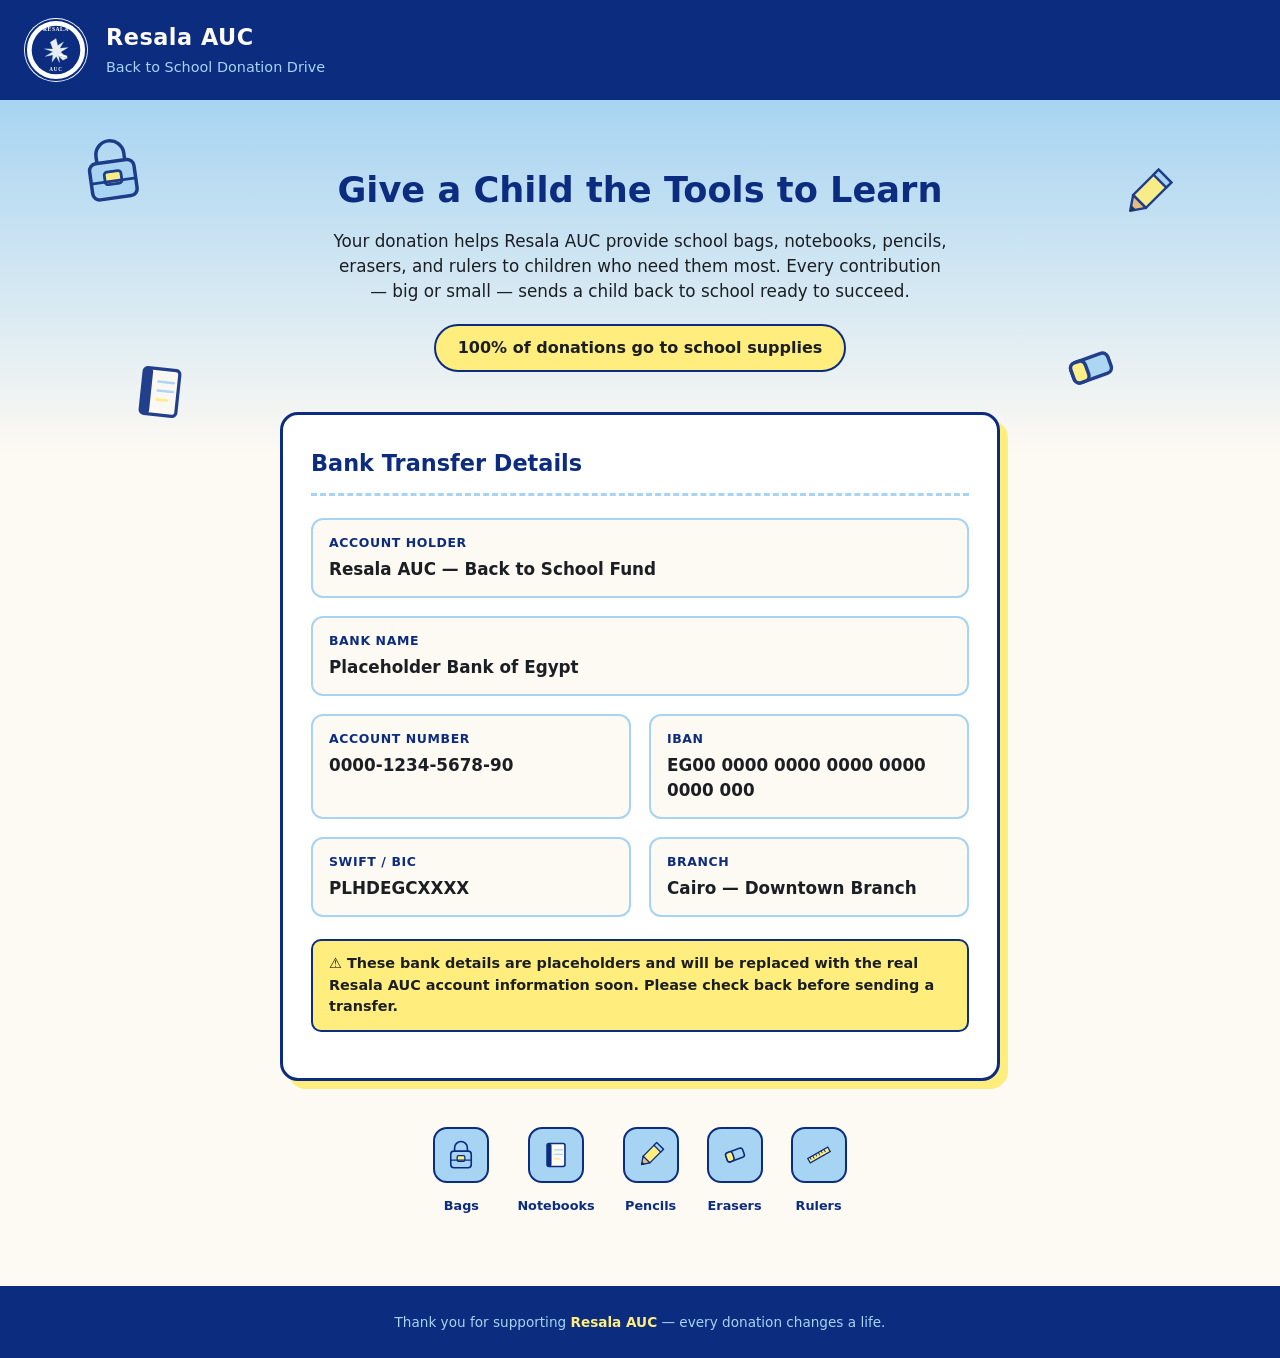
==== index.html @ 8c33d779 "Add files via upload" ====
<!DOCTYPE html>
<html lang="en">
<head>
<meta charset="UTF-8">
<meta name="viewport" content="width=device-width, initial-scale=1.0">
<title>Resala AUC — Back to School Donation</title>
<link rel="stylesheet" href="styles.css">
<link rel="icon" href="assets/logo.svg" type="image/svg+xml">
</head>
<body>

<header class="site-header">
  <img class="logo" src="assets/logo.svg" alt="Resala AUC logo">
  <div>
    <h1>Resala AUC</h1>
    <p>Back to School Donation Drive</p>
  </div>
</header>

<section class="hero">
  <img class="floating-icon bag" src="assets/icon-bag.svg" alt="">
  <img class="floating-icon pencil" src="assets/icon-pencil.svg" alt="">
  <img class="floating-icon notebook" src="assets/icon-notebook.svg" alt="">
  <img class="floating-icon eraser" src="assets/icon-eraser.svg" alt="">

  <h2>Give a Child the Tools to Learn</h2>
  <p class="lead">
    Your donation helps Resala AUC provide school bags, notebooks, pencils, erasers,
    and rulers to children who need them most. Every contribution — big or small —
    sends a child back to school ready to succeed.
  </p>
  <span class="badge">100% of donations go to school supplies</span>
</section>

<main>
  <div class="card">
    <h3>Bank Transfer Details</h3>
    <div class="bank-grid">
      <div class="bank-field full">
        <label>Account Holder</label>
        <div class="value">Resala AUC — Back to School Fund</div>
      </div>
      <div class="bank-field full">
        <label>Bank Name</label>
        <div class="value">Placeholder Bank of Egypt</div>
      </div>
      <div class="bank-field">
        <label>Account Number</label>
        <div class="value">0000-1234-5678-90</div>
      </div>
      <div class="bank-field">
        <label>IBAN</label>
        <div class="value">EG00 0000 0000 0000 0000 0000 000</div>
      </div>
      <div class="bank-field">
        <label>SWIFT / BIC</label>
        <div class="value">PLHDEGCXXXX</div>
      </div>
      <div class="bank-field">
        <label>Branch</label>
        <div class="value">Cairo — Downtown Branch</div>
      </div>
    </div>

    <p class="placeholder-note">
      ⚠ These bank details are placeholders and will be replaced with the real
      Resala AUC account information soon. Please check back before sending a transfer.
    </p>
  </div>

  <div class="supplies-strip">
    <figure>
      <img src="assets/icon-bag.svg" alt="School bag">
      <figcaption>Bags</figcaption>
    </figure>
    <figure>
      <img src="assets/icon-notebook.svg" alt="Notebook">
      <figcaption>Notebooks</figcaption>
    </figure>
    <figure>
      <img src="assets/icon-pencil.svg" alt="Pencil">
      <figcaption>Pencils</figcaption>
    </figure>
    <figure>
      <img src="assets/icon-eraser.svg" alt="Eraser">
      <figcaption>Erasers</figcaption>
    </figure>
    <figure>
      <img src="assets/icon-ruler.svg" alt="Ruler">
      <figcaption>Rulers</figcaption>
    </figure>
  </div>
</main>

<footer>
  Thank you for supporting <strong>Resala AUC</strong> — every donation changes a life.
</footer>

</body>
</html>
---- styles.css ----
:root {
  --navy: #0c2c80;
  --sky: #a7d4f2;
  --yellow: #ffee7d;
  --cream: #fdf9f3;
  --ink: #1b1f23;
}

* { box-sizing: border-box; }

body {
  margin: 0;
  background: var(--cream);
  color: var(--ink);
  font-family: 'Segoe UI', system-ui, -apple-system, Arial, sans-serif;
  line-height: 1.5;
  overflow-x: hidden;
}

a { color: var(--navy); }

/* ---------- Header ---------- */
header.site-header {
  background: var(--navy);
  color: var(--cream);
  padding: 18px 24px;
  display: flex;
  align-items: center;
  gap: 18px;
  box-shadow: 0 3px 0 var(--yellow);
}

header.site-header img.logo {
  height: 64px;
  width: 64px;
  border-radius: 50%;
  background: #fff;
}

header.site-header h1 {
  margin: 0;
  font-size: 1.4rem;
  letter-spacing: 0.5px;
}

header.site-header p {
  margin: 2px 0 0;
  color: var(--sky);
  font-size: 0.9rem;
}

/* ---------- Hero ---------- */
.hero {
  position: relative;
  padding: 64px 24px 80px;
  text-align: center;
  background: linear-gradient(180deg, var(--sky) 0%, var(--cream) 100%);
  overflow: hidden;
}

.hero h2 {
  font-size: 2.2rem;
  color: var(--navy);
  margin: 0 0 12px;
}

.hero p.lead {
  max-width: 620px;
  margin: 0 auto;
  font-size: 1.05rem;
}

.hero .badge {
  display: inline-block;
  margin-top: 20px;
  background: var(--yellow);
  color: var(--ink);
  font-weight: 700;
  padding: 10px 22px;
  border-radius: 999px;
  border: 2px solid var(--navy);
}

.floating-icon {
  position: absolute;
  width: 70px;
  height: 70px;
  opacity: 0.9;
}

.floating-icon.bag      { top: 10%;  left: 6%;  transform: rotate(-8deg); }
.floating-icon.pencil   { top: 18%;  right: 8%; width: 60px; height: 60px; }
.floating-icon.notebook { bottom: 8%; left: 10%; width: 64px; height: 64px; transform: rotate(6deg); }
.floating-icon.eraser   { bottom: 14%; right: 12%; }
.floating-icon.ruler    { top: 50%; left: 2%; width: 90px; height: 90px; display: none; }

/* ---------- Main / Bank card ---------- */
main {
  max-width: 760px;
  margin: -40px auto 0;
  padding: 0 20px 60px;
  position: relative;
  z-index: 2;
}

.card {
  background: #ffffff;
  border: 3px solid var(--navy);
  border-radius: 18px;
  padding: 32px 28px;
  box-shadow: 8px 8px 0 var(--yellow);
}

.card h3 {
  margin-top: 0;
  color: var(--navy);
  font-size: 1.4rem;
  border-bottom: 3px dashed var(--sky);
  padding-bottom: 12px;
}

.bank-grid {
  display: grid;
  grid-template-columns: 1fr 1fr;
  gap: 18px;
  margin-top: 20px;
}

.bank-field {
  background: var(--cream);
  border: 2px solid var(--sky);
  border-radius: 12px;
  padding: 14px 16px;
}

.bank-field.full { grid-column: 1 / -1; }

.bank-field label {
  display: block;
  font-size: 0.78rem;
  text-transform: uppercase;
  letter-spacing: 0.6px;
  color: var(--navy);
  font-weight: 700;
  margin-bottom: 4px;
}

.bank-field .value {
  font-size: 1.05rem;
  font-weight: 600;
  word-break: break-word;
}

.copy-btn {
  margin-top: 6px;
  font-size: 0.75rem;
  background: var(--navy);
  color: var(--cream);
  border: none;
  border-radius: 6px;
  padding: 4px 10px;
  cursor: pointer;
}

.copy-btn:hover { background: #163a9e; }

.placeholder-note {
  margin-top: 22px;
  background: var(--yellow);
  border: 2px solid var(--navy);
  border-radius: 10px;
  padding: 12px 16px;
  font-size: 0.9rem;
  font-weight: 600;
}

/* ---------- Supplies strip ---------- */
.supplies-strip {
  display: flex;
  justify-content: center;
  gap: 28px;
  flex-wrap: wrap;
  margin: 46px 0 10px;
}

.supplies-strip figure {
  margin: 0;
  text-align: center;
}

.supplies-strip img {
  width: 56px;
  height: 56px;
  background: var(--sky);
  border-radius: 14px;
  padding: 10px;
  border: 2px solid var(--navy);
}

.supplies-strip figcaption {
  margin-top: 6px;
  font-size: 0.8rem;
  color: var(--navy);
  font-weight: 600;
}

/* ---------- Footer ---------- */
footer {
  background: var(--navy);
  color: var(--sky);
  text-align: center;
  padding: 26px 16px;
  font-size: 0.85rem;
}

footer strong { color: var(--yellow); }

@media (max-width: 560px) {
  .bank-grid { grid-template-columns: 1fr; }
  .hero h2 { font-size: 1.7rem; }
  .floating-icon { width: 46px; height: 46px; }
  .floating-icon.notebook, .floating-icon.bag { width: 50px; height: 50px; }
}
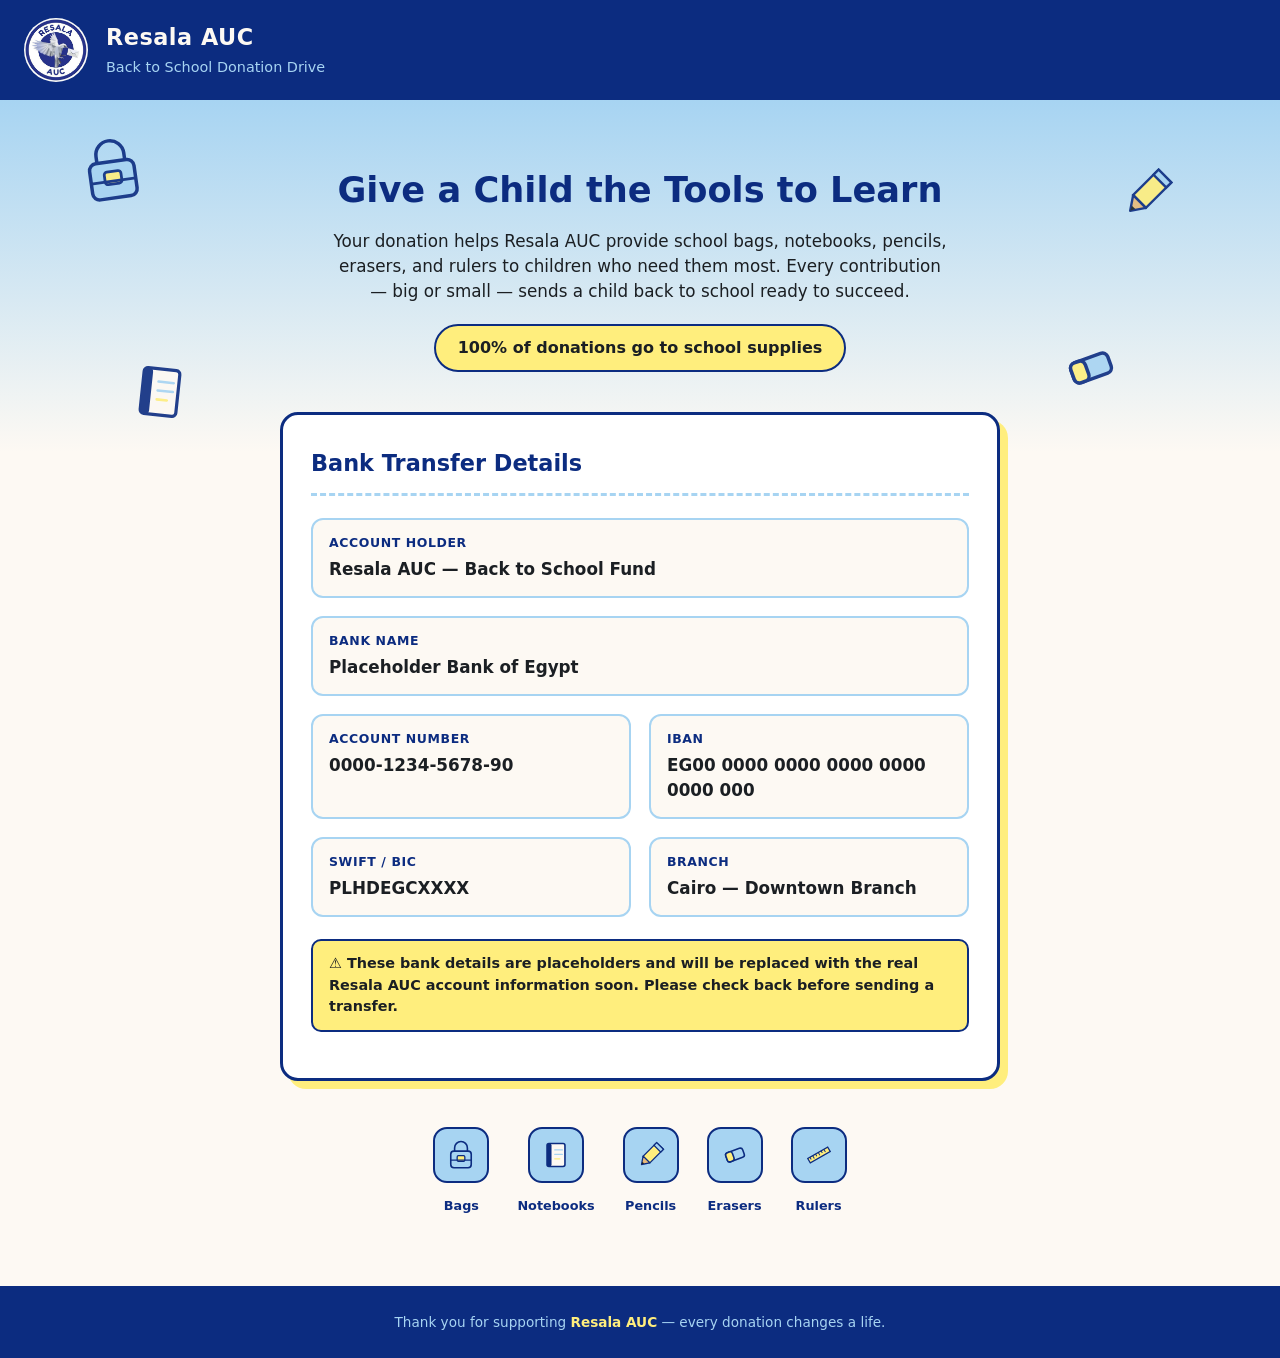
==== commit 6dd5d266: "Add files via upload" ====
--- a/index.html
+++ b/index.html
@@ -5,12 +5,12 @@
 <meta name="viewport" content="width=device-width, initial-scale=1.0">
 <title>Resala AUC — Back to School Donation</title>
 <link rel="stylesheet" href="styles.css">
-<link rel="icon" href="assets/logo.svg" type="image/svg+xml">
+<link rel="icon" href="assets/logo.jpeg" type="image/jpeg">
 </head>
 <body>
 
 <header class="site-header">
-  <img class="logo" src="assets/logo.svg" alt="Resala AUC logo">
+  <img class="logo" src="assets/logo.jpeg" alt="Resala AUC logo">
   <div>
     <h1>Resala AUC</h1>
     <p>Back to School Donation Drive</p>
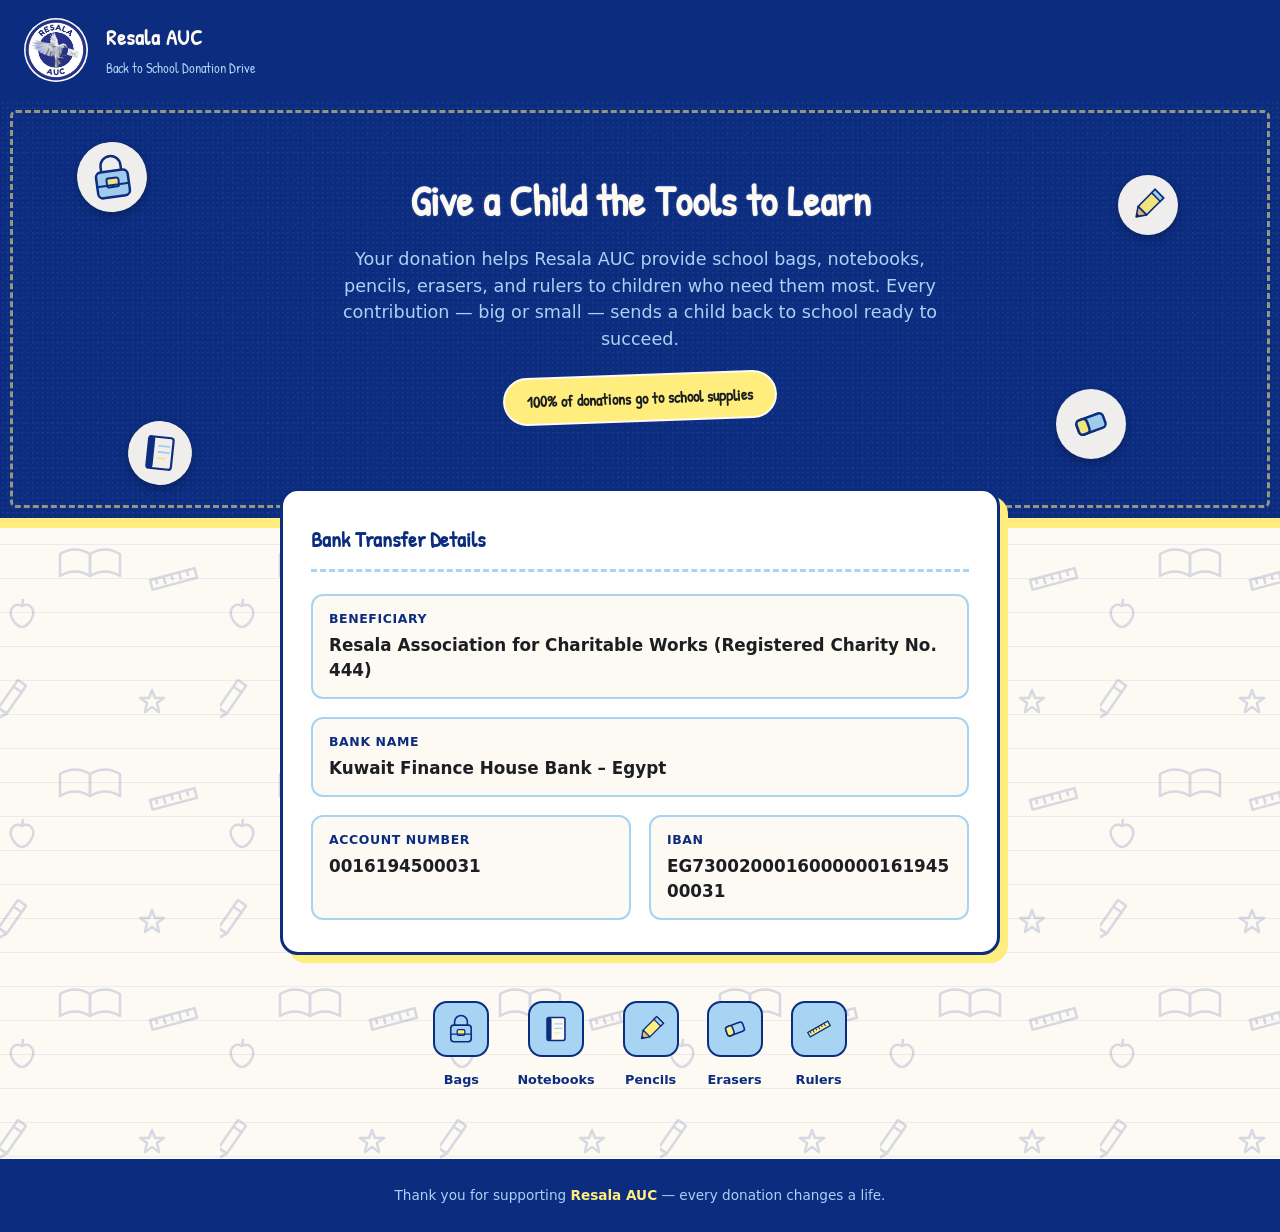
==== commit 81cca5ef: "Add files via upload" ====
--- a/index.html
+++ b/index.html
@@ -4,6 +4,9 @@
 <meta charset="UTF-8">
 <meta name="viewport" content="width=device-width, initial-scale=1.0">
 <title>Resala AUC — Back to School Donation</title>
+<link rel="preconnect" href="https://fonts.googleapis.com">
+<link rel="preconnect" href="https://fonts.gstatic.com" crossorigin>
+<link href="https://fonts.googleapis.com/css2?family=Patrick+Hand&display=swap" rel="stylesheet">
 <link rel="stylesheet" href="styles.css">
 <link rel="icon" href="assets/logo.jpeg" type="image/jpeg">
 </head>
@@ -37,35 +40,22 @@
     <h3>Bank Transfer Details</h3>
     <div class="bank-grid">
       <div class="bank-field full">
-        <label>Account Holder</label>
-        <div class="value">Resala AUC — Back to School Fund</div>
+        <label>Beneficiary</label>
+        <div class="value">Resala Association for Charitable Works (Registered Charity No. 444)</div>
       </div>
       <div class="bank-field full">
         <label>Bank Name</label>
-        <div class="value">Placeholder Bank of Egypt</div>
+        <div class="value">Kuwait Finance House Bank – Egypt</div>
       </div>
       <div class="bank-field">
         <label>Account Number</label>
-        <div class="value">0000-1234-5678-90</div>
+        <div class="value">0016194500031</div>
       </div>
       <div class="bank-field">
         <label>IBAN</label>
-        <div class="value">EG00 0000 0000 0000 0000 0000 000</div>
-      </div>
-      <div class="bank-field">
-        <label>SWIFT / BIC</label>
-        <div class="value">PLHDEGCXXXX</div>
-      </div>
-      <div class="bank-field">
-        <label>Branch</label>
-        <div class="value">Cairo — Downtown Branch</div>
+        <div class="value">EG730020001600000016194500031</div>
       </div>
     </div>
-
-    <p class="placeholder-note">
-      ⚠ These bank details are placeholders and will be replaced with the real
-      Resala AUC account information soon. Please check back before sending a transfer.
-    </p>
   </div>
 
   <div class="supplies-strip">
--- a/styles.css
+++ b/styles.css
@@ -10,14 +10,28 @@
 
 body {
   margin: 0;
-  background: var(--cream);
   color: var(--ink);
   font-family: 'Segoe UI', system-ui, -apple-system, Arial, sans-serif;
   line-height: 1.5;
   overflow-x: hidden;
+  /* notebook paper: faint ruled lines + doodle pattern over cream */
+  background-color: var(--cream);
+  background-image:
+    url('assets/pattern-doodles.svg'),
+    repeating-linear-gradient(
+      to bottom,
+      rgba(12, 44, 128, 0.07) 0px,
+      rgba(12, 44, 128, 0.07) 1px,
+      transparent 1px,
+      transparent 34px
+    );
+  background-size: 220px 220px, auto;
+  background-repeat: repeat, repeat;
 }
 
 a { color: var(--navy); }
+
+h1, h2, h3, .badge, .site-header p { font-family: 'Patrick Hand', 'Segoe UI', cursive, sans-serif; }
 
 /* ---------- Header ---------- */
 header.site-header {
@@ -49,43 +63,65 @@
   font-size: 0.9rem;
 }
 
-/* ---------- Hero ---------- */
+/* ---------- Hero (chalkboard) ---------- */
 .hero {
   position: relative;
-  padding: 64px 24px 80px;
+  padding: 70px 24px 96px;
   text-align: center;
-  background: linear-gradient(180deg, var(--sky) 0%, var(--cream) 100%);
+  background-color: var(--navy);
+  background-image:
+    radial-gradient(rgba(255,255,255,0.05) 1px, transparent 1px),
+    radial-gradient(rgba(255,255,255,0.04) 1px, transparent 1px);
+  background-size: 5px 5px, 9px 9px;
+  background-position: 0 0, 3px 4px;
   overflow: hidden;
+  border-bottom: 10px solid var(--yellow);
+}
+
+.hero::after {
+  content: "";
+  position: absolute;
+  inset: 10px;
+  border: 3px dashed rgba(255, 238, 125, 0.55);
+  border-radius: 6px;
+  pointer-events: none;
 }
 
 .hero h2 {
-  font-size: 2.2rem;
-  color: var(--navy);
-  margin: 0 0 12px;
+  font-size: 2.6rem;
+  color: var(--cream);
+  margin: 0 0 14px;
+  text-shadow: 0 0 2px rgba(255,255,255,0.35);
 }
 
 .hero p.lead {
   max-width: 620px;
   margin: 0 auto;
-  font-size: 1.05rem;
+  font-size: 1.1rem;
+  color: var(--sky);
 }
 
 .hero .badge {
   display: inline-block;
-  margin-top: 20px;
+  margin-top: 22px;
   background: var(--yellow);
   color: var(--ink);
   font-weight: 700;
   padding: 10px 22px;
   border-radius: 999px;
-  border: 2px solid var(--navy);
+  border: 2px solid var(--cream);
+  transform: rotate(-2deg);
 }
 
 .floating-icon {
   position: absolute;
   width: 70px;
   height: 70px;
-  opacity: 0.9;
+  opacity: 0.95;
+  background: var(--cream);
+  border-radius: 50%;
+  padding: 10px;
+  box-shadow: 0 4px 10px rgba(0,0,0,0.25);
 }
 
 .floating-icon.bag      { top: 10%;  left: 6%;  transform: rotate(-8deg); }
@@ -164,16 +200,6 @@
 
 .copy-btn:hover { background: #163a9e; }
 
-.placeholder-note {
-  margin-top: 22px;
-  background: var(--yellow);
-  border: 2px solid var(--navy);
-  border-radius: 10px;
-  padding: 12px 16px;
-  font-size: 0.9rem;
-  font-weight: 600;
-}
-
 /* ---------- Supplies strip ---------- */
 .supplies-strip {
   display: flex;
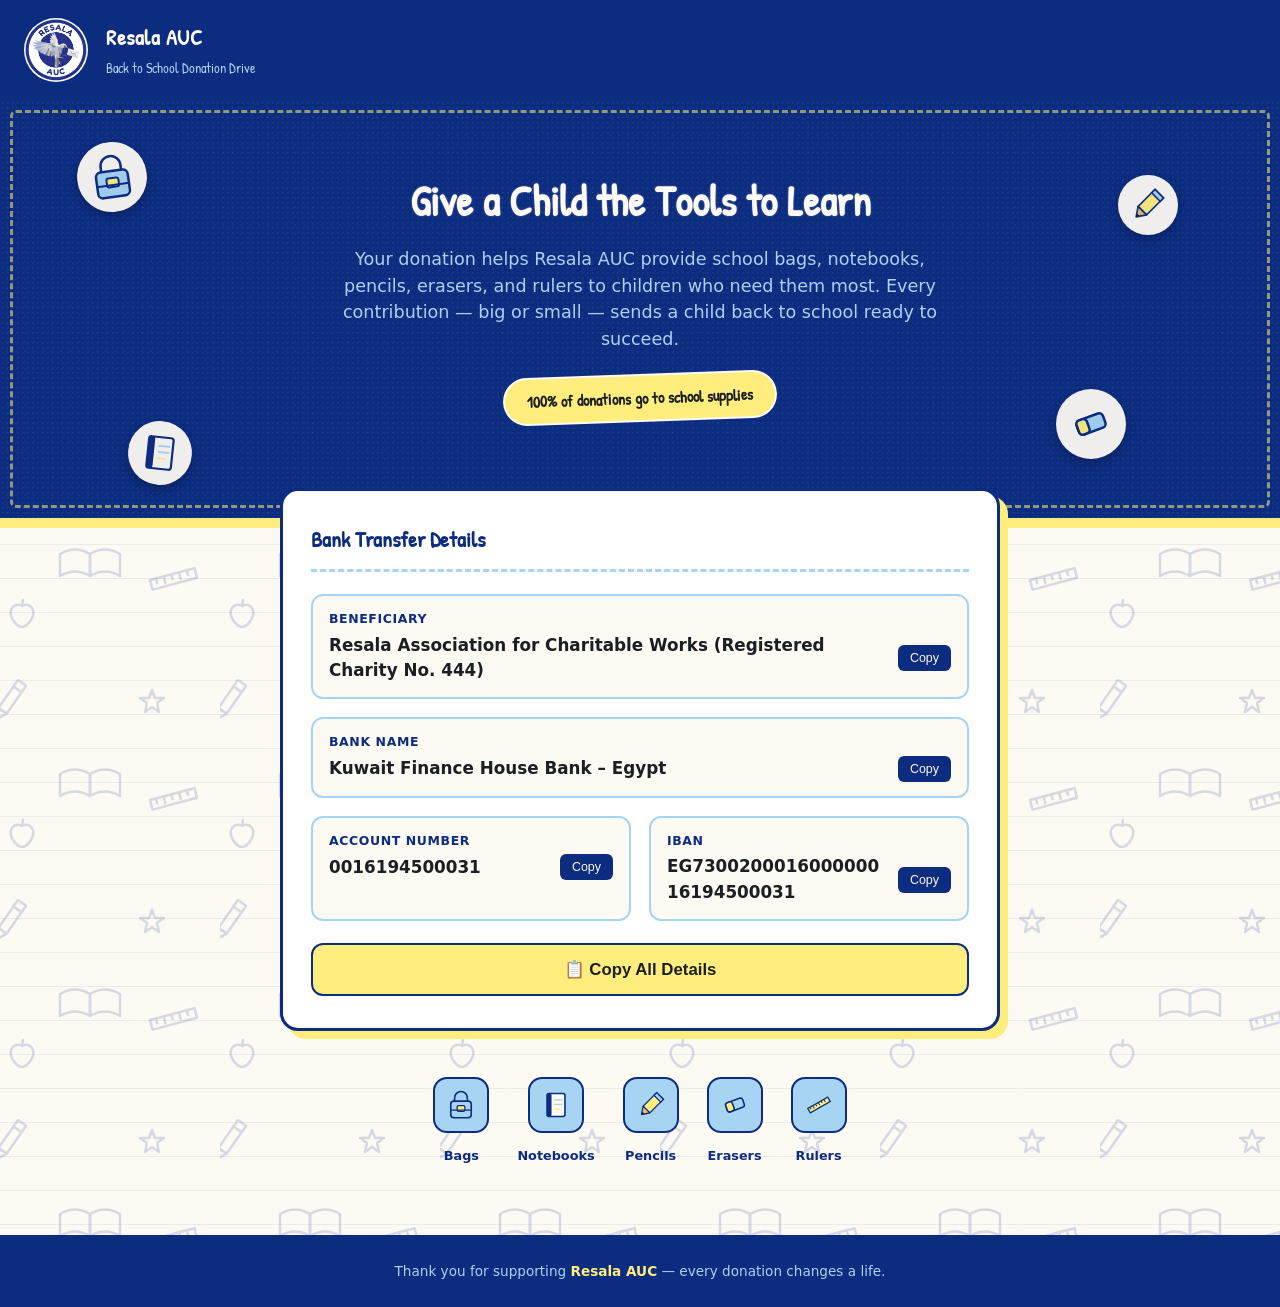
==== commit d5e98320: "Add files via upload" ====
--- a/index.html
+++ b/index.html
@@ -41,21 +41,35 @@
     <div class="bank-grid">
       <div class="bank-field full">
         <label>Beneficiary</label>
-        <div class="value">Resala Association for Charitable Works (Registered Charity No. 444)</div>
+        <div class="field-row">
+          <div class="value" data-copy="Resala Association for Charitable Works (Registered Charity No. 444)">Resala Association for Charitable Works (Registered Charity No. 444)</div>
+          <button class="copy-btn" type="button">Copy</button>
+        </div>
       </div>
       <div class="bank-field full">
         <label>Bank Name</label>
-        <div class="value">Kuwait Finance House Bank – Egypt</div>
+        <div class="field-row">
+          <div class="value" data-copy="Kuwait Finance House Bank – Egypt">Kuwait Finance House Bank – Egypt</div>
+          <button class="copy-btn" type="button">Copy</button>
+        </div>
       </div>
       <div class="bank-field">
         <label>Account Number</label>
-        <div class="value">0016194500031</div>
+        <div class="field-row">
+          <div class="value" data-copy="0016194500031">0016194500031</div>
+          <button class="copy-btn" type="button">Copy</button>
+        </div>
       </div>
       <div class="bank-field">
         <label>IBAN</label>
-        <div class="value">EG730020001600000016194500031</div>
+        <div class="field-row">
+          <div class="value" data-copy="EG730020001600000016194500031">EG730020001600000016194500031</div>
+          <button class="copy-btn" type="button">Copy</button>
+        </div>
       </div>
     </div>
+
+    <button class="copy-all-btn" type="button" id="copyAllBtn">📋 Copy All Details</button>
   </div>
 
   <div class="supplies-strip">
@@ -86,5 +100,6 @@
   Thank you for supporting <strong>Resala AUC</strong> — every donation changes a life.
 </footer>
 
+<script src="app.js"></script>
 </body>
 </html>
--- a/styles.css
+++ b/styles.css
@@ -185,20 +185,49 @@
   font-size: 1.05rem;
   font-weight: 600;
   word-break: break-word;
+  flex: 1;
+  min-width: 0;
+}
+
+.field-row {
+  display: flex;
+  align-items: center;
+  gap: 10px;
+  flex-wrap: wrap;
 }
 
 .copy-btn {
-  margin-top: 6px;
-  font-size: 0.75rem;
+  flex-shrink: 0;
+  font-size: 0.78rem;
   background: var(--navy);
   color: var(--cream);
   border: none;
   border-radius: 6px;
-  padding: 4px 10px;
+  padding: 6px 12px;
   cursor: pointer;
+  transition: background 0.15s ease;
 }
 
 .copy-btn:hover { background: #163a9e; }
+.copy-btn.copied { background: #1e8f4e; }
+
+.copy-all-btn {
+  display: block;
+  width: 100%;
+  margin-top: 22px;
+  background: var(--yellow);
+  color: var(--ink);
+  border: 2px solid var(--navy);
+  border-radius: 12px;
+  padding: 14px 18px;
+  font-size: 1.05rem;
+  font-weight: 700;
+  cursor: pointer;
+  transition: transform 0.1s ease, background 0.15s ease;
+}
+
+.copy-all-btn:hover { transform: translateY(-2px); }
+.copy-all-btn.copied { background: #a8f0c0; }
 
 /* ---------- Supplies strip ---------- */
 .supplies-strip {
@@ -241,9 +270,35 @@
 
 footer strong { color: var(--yellow); }
 
+/* ---------- Mobile ---------- */
+@media (max-width: 700px) {
+  main { margin-top: -28px; padding: 0 14px 50px; }
+  .card { padding: 24px 18px; }
+  .bank-grid { grid-template-columns: 1fr; gap: 14px; }
+  .hero { padding: 56px 16px 72px; }
+  .hero h2 { font-size: 1.9rem; }
+  .hero p.lead { font-size: 1rem; }
+  .supplies-strip { gap: 16px; }
+}
+
 @media (max-width: 560px) {
-  .bank-grid { grid-template-columns: 1fr; }
-  .hero h2 { font-size: 1.7rem; }
-  .floating-icon { width: 46px; height: 46px; }
-  .floating-icon.notebook, .floating-icon.bag { width: 50px; height: 50px; }
-}
+  header.site-header { padding: 14px 16px; gap: 12px; }
+  header.site-header img.logo { height: 48px; width: 48px; }
+  header.site-header h1 { font-size: 1.15rem; }
+  header.site-header p { font-size: 0.8rem; }
+  .hero h2 { font-size: 1.6rem; }
+  .hero .badge { font-size: 0.85rem; padding: 8px 16px; }
+  .floating-icon { width: 44px; height: 44px; padding: 7px; }
+  .floating-icon.notebook, .floating-icon.bag { width: 48px; height: 48px; }
+  .floating-icon.ruler { display: none; }
+  .card h3 { font-size: 1.2rem; }
+  .field-row { flex-direction: column; align-items: stretch; gap: 8px; }
+  .copy-btn { width: 100%; padding: 8px; }
+  .supplies-strip img { width: 46px; height: 46px; }
+  .supplies-strip figcaption { font-size: 0.72rem; }
+}
+
+@media (max-width: 380px) {
+  .floating-icon.eraser, .floating-icon.pencil { display: none; }
+  .hero h2 { font-size: 1.4rem; }
+}
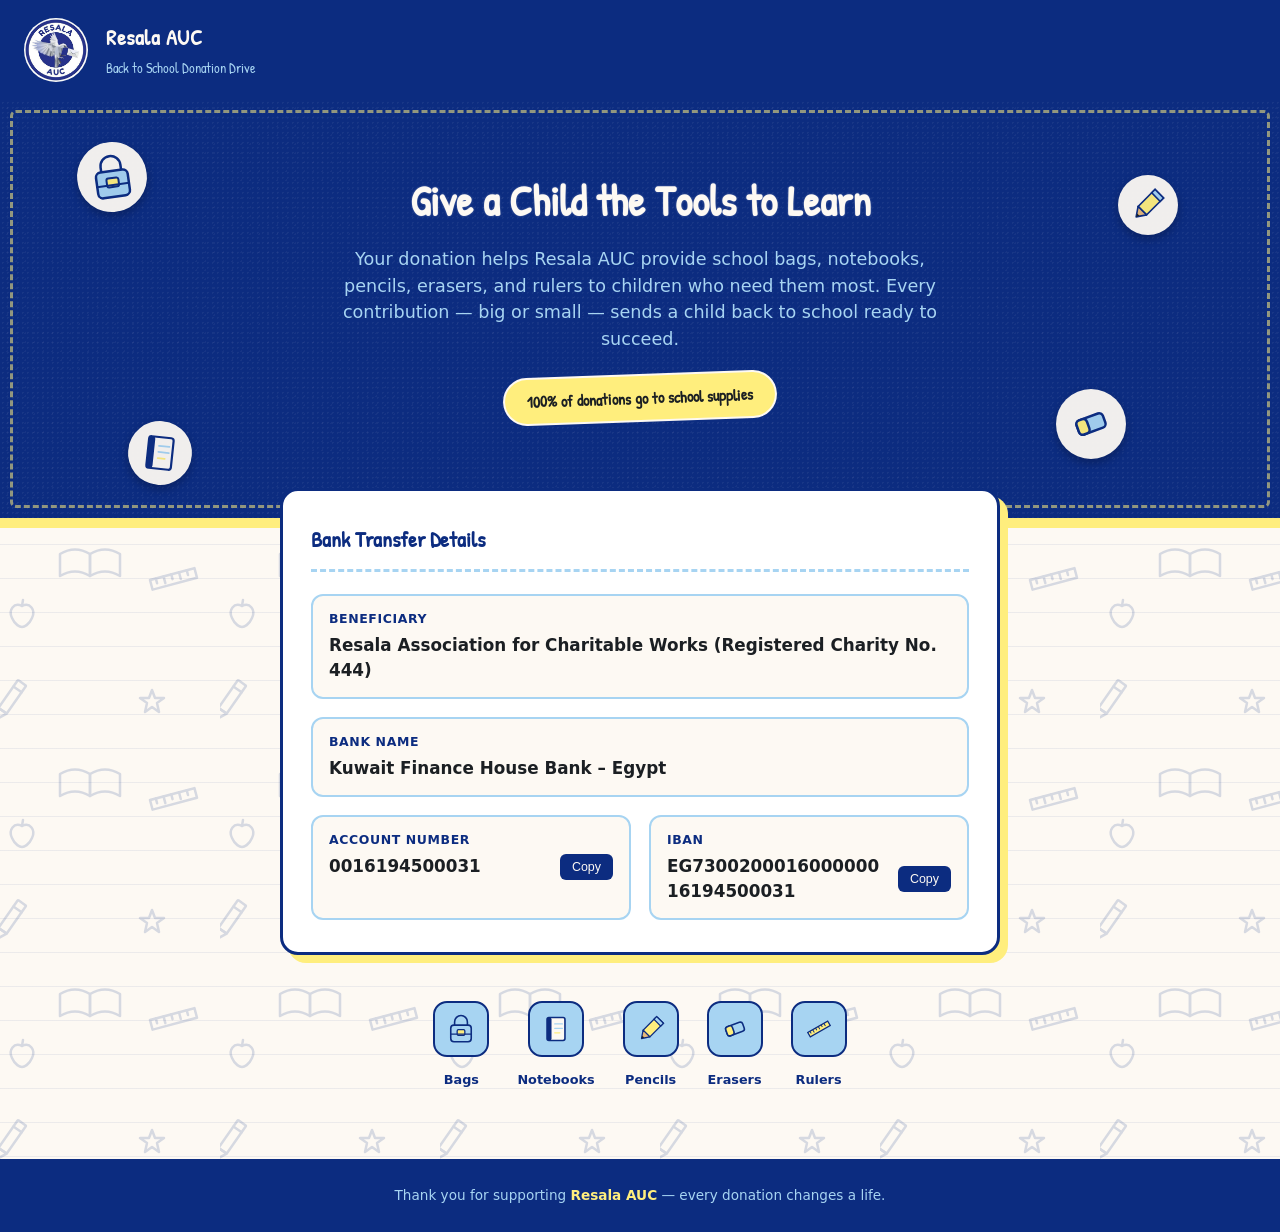
==== commit 334ee06f: "Add files via upload" ====
--- a/index.html
+++ b/index.html
@@ -21,10 +21,12 @@
 </header>
 
 <section class="hero">
-  <img class="floating-icon bag" src="assets/icon-bag.svg" alt="">
-  <img class="floating-icon pencil" src="assets/icon-pencil.svg" alt="">
-  <img class="floating-icon notebook" src="assets/icon-notebook.svg" alt="">
-  <img class="floating-icon eraser" src="assets/icon-eraser.svg" alt="">
+  <div class="hero-icons">
+    <img class="floating-icon bag" src="assets/icon-bag.svg" alt="">
+    <img class="floating-icon pencil" src="assets/icon-pencil.svg" alt="">
+    <img class="floating-icon notebook" src="assets/icon-notebook.svg" alt="">
+    <img class="floating-icon eraser" src="assets/icon-eraser.svg" alt="">
+  </div>
 
   <h2>Give a Child the Tools to Learn</h2>
   <p class="lead">
@@ -41,17 +43,11 @@
     <div class="bank-grid">
       <div class="bank-field full">
         <label>Beneficiary</label>
-        <div class="field-row">
-          <div class="value" data-copy="Resala Association for Charitable Works (Registered Charity No. 444)">Resala Association for Charitable Works (Registered Charity No. 444)</div>
-          <button class="copy-btn" type="button">Copy</button>
-        </div>
+        <div class="value">Resala Association for Charitable Works (Registered Charity No. 444)</div>
       </div>
       <div class="bank-field full">
         <label>Bank Name</label>
-        <div class="field-row">
-          <div class="value" data-copy="Kuwait Finance House Bank – Egypt">Kuwait Finance House Bank – Egypt</div>
-          <button class="copy-btn" type="button">Copy</button>
-        </div>
+        <div class="value">Kuwait Finance House Bank – Egypt</div>
       </div>
       <div class="bank-field">
         <label>Account Number</label>
@@ -68,8 +64,6 @@
         </div>
       </div>
     </div>
-
-    <button class="copy-all-btn" type="button" id="copyAllBtn">📋 Copy All Details</button>
   </div>
 
   <div class="supplies-strip">
--- a/styles.css
+++ b/styles.css
@@ -130,6 +130,8 @@
 .floating-icon.eraser   { bottom: 14%; right: 12%; }
 .floating-icon.ruler    { top: 50%; left: 2%; width: 90px; height: 90px; display: none; }
 
+.hero-icons { position: static; }
+
 /* ---------- Main / Bank card ---------- */
 main {
   max-width: 760px;
@@ -211,24 +213,6 @@
 .copy-btn:hover { background: #163a9e; }
 .copy-btn.copied { background: #1e8f4e; }
 
-.copy-all-btn {
-  display: block;
-  width: 100%;
-  margin-top: 22px;
-  background: var(--yellow);
-  color: var(--ink);
-  border: 2px solid var(--navy);
-  border-radius: 12px;
-  padding: 14px 18px;
-  font-size: 1.05rem;
-  font-weight: 700;
-  cursor: pointer;
-  transition: transform 0.1s ease, background 0.15s ease;
-}
-
-.copy-all-btn:hover { transform: translateY(-2px); }
-.copy-all-btn.copied { background: #a8f0c0; }
-
 /* ---------- Supplies strip ---------- */
 .supplies-strip {
   display: flex;
@@ -275,10 +259,29 @@
   main { margin-top: -28px; padding: 0 14px 50px; }
   .card { padding: 24px 18px; }
   .bank-grid { grid-template-columns: 1fr; gap: 14px; }
-  .hero { padding: 56px 16px 72px; }
+  .hero { padding: 40px 16px 56px; }
   .hero h2 { font-size: 1.9rem; }
   .hero p.lead { font-size: 1rem; }
   .supplies-strip { gap: 16px; }
+
+  /* icons move out of the text's way: static row above the heading instead of floating over it */
+  .hero-icons {
+    display: flex;
+    justify-content: center;
+    gap: 14px;
+    margin: 0 0 20px;
+  }
+  .floating-icon,
+  .floating-icon.bag,
+  .floating-icon.pencil,
+  .floating-icon.notebook,
+  .floating-icon.eraser {
+    position: static;
+    width: 40px;
+    height: 40px;
+    padding: 7px;
+    transform: none;
+  }
 }
 
 @media (max-width: 560px) {
@@ -288,9 +291,15 @@
   header.site-header p { font-size: 0.8rem; }
   .hero h2 { font-size: 1.6rem; }
   .hero .badge { font-size: 0.85rem; padding: 8px 16px; }
-  .floating-icon { width: 44px; height: 44px; padding: 7px; }
-  .floating-icon.notebook, .floating-icon.bag { width: 48px; height: 48px; }
-  .floating-icon.ruler { display: none; }
+  .floating-icon,
+  .floating-icon.bag,
+  .floating-icon.pencil,
+  .floating-icon.notebook,
+  .floating-icon.eraser {
+    width: 34px;
+    height: 34px;
+    padding: 6px;
+  }
   .card h3 { font-size: 1.2rem; }
   .field-row { flex-direction: column; align-items: stretch; gap: 8px; }
   .copy-btn { width: 100%; padding: 8px; }
@@ -299,6 +308,15 @@
 }
 
 @media (max-width: 380px) {
-  .floating-icon.eraser, .floating-icon.pencil { display: none; }
   .hero h2 { font-size: 1.4rem; }
-}
+  .hero-icons { gap: 8px; }
+  .floating-icon,
+  .floating-icon.bag,
+  .floating-icon.pencil,
+  .floating-icon.notebook,
+  .floating-icon.eraser {
+    width: 30px;
+    height: 30px;
+    padding: 5px;
+  }
+}
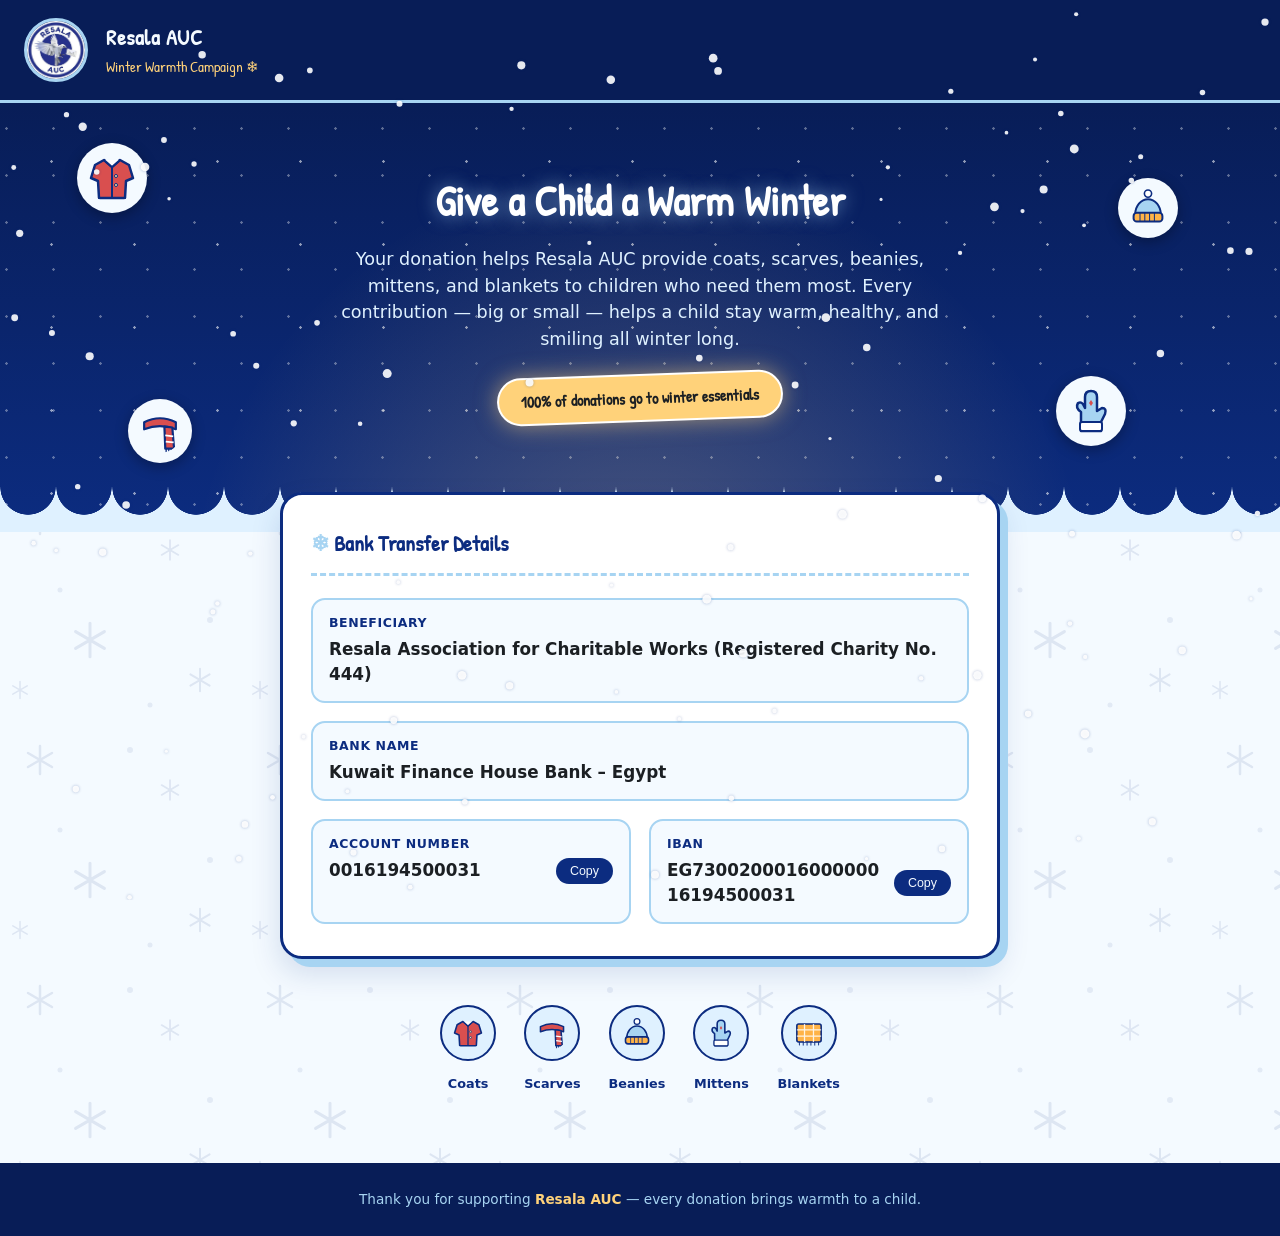
==== commit 2162bcb8: "Add winter campaign design; keep back-to-school design; redirect index to winter Co-Authored-By: Cla" ====
--- a/index.html
+++ b/index.html
@@ -3,97 +3,12 @@
 <head>
 <meta charset="UTF-8">
 <meta name="viewport" content="width=device-width, initial-scale=1.0">
-<title>Resala AUC — Back to School Donation</title>
-<link rel="preconnect" href="https://fonts.googleapis.com">
-<link rel="preconnect" href="https://fonts.gstatic.com" crossorigin>
-<link href="https://fonts.googleapis.com/css2?family=Patrick+Hand&display=swap" rel="stylesheet">
-<link rel="stylesheet" href="styles.css">
-<link rel="icon" href="assets/logo.jpeg" type="image/jpeg">
+<title>Resala AUC — Donation</title>
+<meta http-equiv="refresh" content="0; url=winter-campaign-design.html">
+<link rel="canonical" href="winter-campaign-design.html">
+<script>location.replace("winter-campaign-design.html");</script>
 </head>
 <body>
-
-<header class="site-header">
-  <img class="logo" src="assets/logo.jpeg" alt="Resala AUC logo">
-  <div>
-    <h1>Resala AUC</h1>
-    <p>Back to School Donation Drive</p>
-  </div>
-</header>
-
-<section class="hero">
-  <div class="hero-icons">
-    <img class="floating-icon bag" src="assets/icon-bag.svg" alt="">
-    <img class="floating-icon pencil" src="assets/icon-pencil.svg" alt="">
-    <img class="floating-icon notebook" src="assets/icon-notebook.svg" alt="">
-    <img class="floating-icon eraser" src="assets/icon-eraser.svg" alt="">
-  </div>
-
-  <h2>Give a Child the Tools to Learn</h2>
-  <p class="lead">
-    Your donation helps Resala AUC provide school bags, notebooks, pencils, erasers,
-    and rulers to children who need them most. Every contribution — big or small —
-    sends a child back to school ready to succeed.
-  </p>
-  <span class="badge">100% of donations go to school supplies</span>
-</section>
-
-<main>
-  <div class="card">
-    <h3>Bank Transfer Details</h3>
-    <div class="bank-grid">
-      <div class="bank-field full">
-        <label>Beneficiary</label>
-        <div class="value">Resala Association for Charitable Works (Registered Charity No. 444)</div>
-      </div>
-      <div class="bank-field full">
-        <label>Bank Name</label>
-        <div class="value">Kuwait Finance House Bank – Egypt</div>
-      </div>
-      <div class="bank-field">
-        <label>Account Number</label>
-        <div class="field-row">
-          <div class="value" data-copy="0016194500031">0016194500031</div>
-          <button class="copy-btn" type="button">Copy</button>
-        </div>
-      </div>
-      <div class="bank-field">
-        <label>IBAN</label>
-        <div class="field-row">
-          <div class="value" data-copy="EG730020001600000016194500031">EG730020001600000016194500031</div>
-          <button class="copy-btn" type="button">Copy</button>
-        </div>
-      </div>
-    </div>
-  </div>
-
-  <div class="supplies-strip">
-    <figure>
-      <img src="assets/icon-bag.svg" alt="School bag">
-      <figcaption>Bags</figcaption>
-    </figure>
-    <figure>
-      <img src="assets/icon-notebook.svg" alt="Notebook">
-      <figcaption>Notebooks</figcaption>
-    </figure>
-    <figure>
-      <img src="assets/icon-pencil.svg" alt="Pencil">
-      <figcaption>Pencils</figcaption>
-    </figure>
-    <figure>
-      <img src="assets/icon-eraser.svg" alt="Eraser">
-      <figcaption>Erasers</figcaption>
-    </figure>
-    <figure>
-      <img src="assets/icon-ruler.svg" alt="Ruler">
-      <figcaption>Rulers</figcaption>
-    </figure>
-  </div>
-</main>
-
-<footer>
-  Thank you for supporting <strong>Resala AUC</strong> — every donation changes a life.
-</footer>
-
-<script src="app.js"></script>
+<p>Redirecting to the <a href="winter-campaign-design.html">Winter Campaign donation page</a>…</p>
 </body>
 </html>
